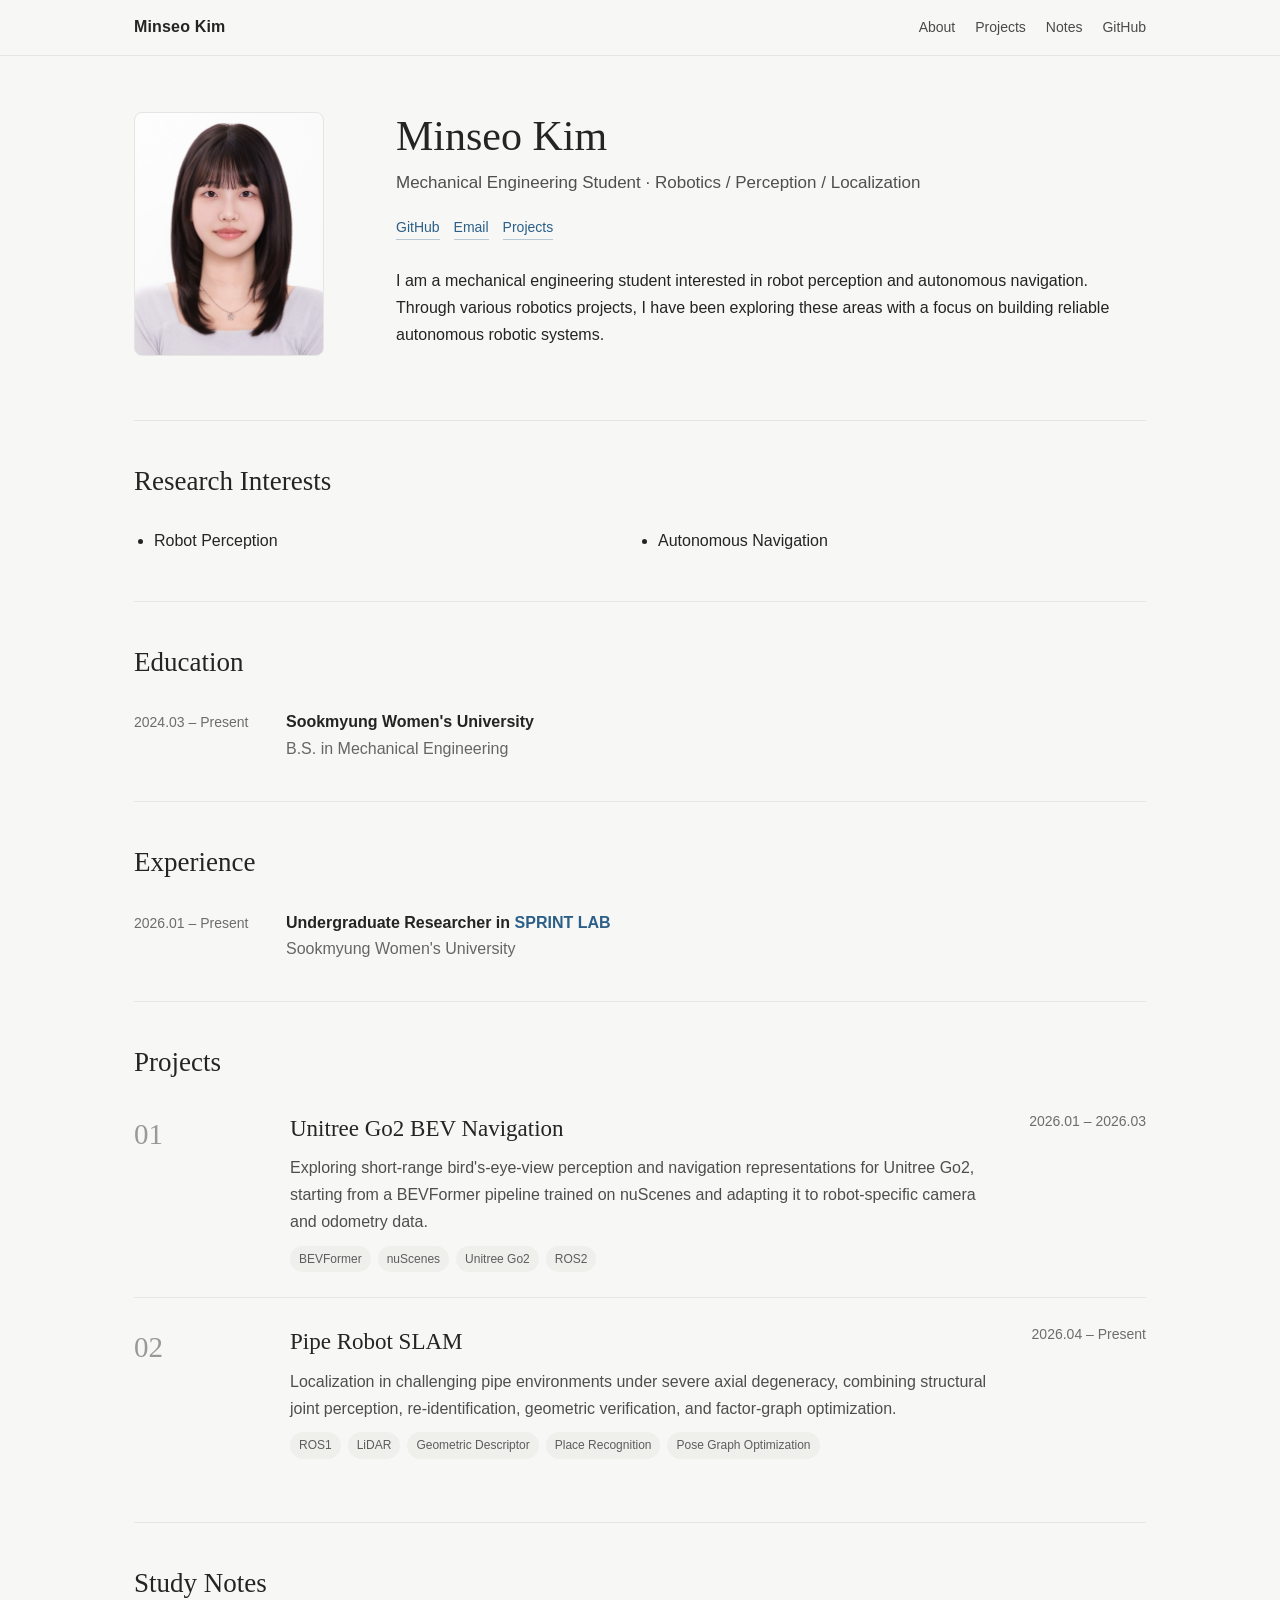
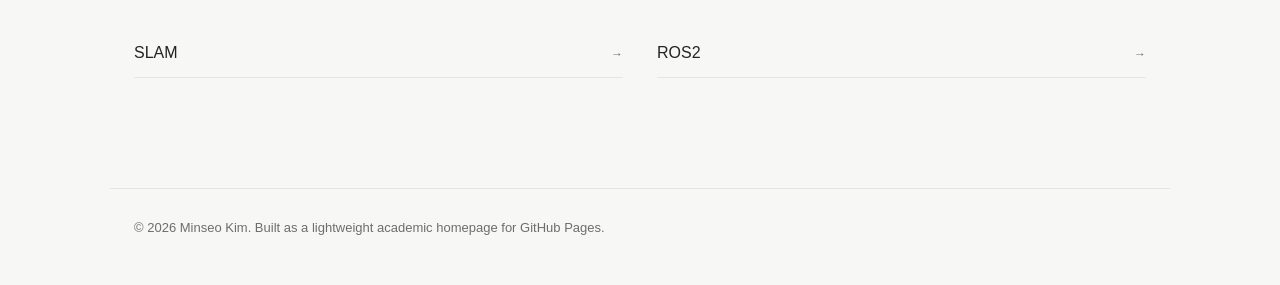
==== index.html @ 9678b40b "Update project links and keywords" ====
<!doctype html>
<html lang="en">
<head>
  <meta charset="utf-8" />
  <meta name="viewport" content="width=device-width, initial-scale=1" />
  <meta name="description" content="Minseo Kim — robotics, perception, localization and SLAM." />
  <title>Minseo Kim</title>
  <link rel="stylesheet" href="styles.css" />
</head>
<body>
  <nav class="site-nav">
    <div class="nav-inner">
      <a class="brand" href="./">Minseo Kim</a>
      <div class="nav-links">
        <a href="#about">About</a>
        <a href="#projects">Projects</a>
        <a href="notes/">Notes</a>
        <a href="https://github.com/Leah-MinseoKim">GitHub</a>
      </div>
    </div>
  </nav>

  <main>
    <section class="hero" id="about">
      <div>
        <img class="avatar" src="profile-v2.jpg?v=20260826-2" alt="Portrait of Minseo Kim" />
      </div>
      <div>
        <h1 class="name">Minseo Kim</h1>
        <div class="role">Mechanical Engineering Student · Robotics / Perception / Localization</div>
        <div class="icon-links">
          <a href="https://github.com/Leah-MinseoKim">GitHub</a>
          <a href="#" id="copy-email" title="Copy email address">Email</a>
          <a href="#projects">Projects</a>
        </div>
        <p class="lede">I am a mechanical engineering student interested in robot perception and autonomous navigation. Through various robotics projects, I have been exploring these areas with a focus on building reliable autonomous robotic systems.</p>
      </div>
    </section>

    <section class="section">
      <h2 class="section-title">Research Interests</h2>
      <ul class="interests">
      <li>Robot Perception</li>
      <li>Autonomous Navigation</li>
    </ul>
    </section>

<section class="section">
  <h2 class="section-title">Education</h2>
  <div class="timeline-row">
    <div class="timeline-date">2024.03 – Present</div>
    <div class="timeline-main">
      <strong>Sookmyung Women's University</strong><br>
      <span style="color:#666">B.S. in Mechanical Engineering</span>
    </div>
  </div>
</section>

<section class="section">
  <h2 class="section-title">Experience</h2>
  <div class="timeline-row">
    <div class="timeline-date">2026.01 – Present</div>
    <div class="timeline-main">
      <strong>Undergraduate Researcher in
        <a href="https://sites.google.com/sookmyung.ac.kr/sprint-lab"
           target="_blank" rel="noopener noreferrer">SPRINT LAB</a>
      </strong><br>
      <span style="color:#666">Sookmyung Women's University</span>
    </div>
  </div>
</section>

    <section class="section" id="projects">
      <h2 class="section-title">Projects</h2>
      <div class="project-list">
        <article class="project-row">
          <div class="project-index">01</div>
          <div>
            <h3 class="project-title"> <a href="projects/unitree-go2/">Unitree Go2 BEV Navigation</a> </h3>
            <p class="project-summary">Exploring short-range bird's-eye-view perception and navigation representations for Unitree Go2, starting from a BEVFormer pipeline trained on nuScenes and adapting it to robot-specific camera and odometry data.</p>
            <div class="tags"><span class="tag">BEVFormer</span><span class="tag">nuScenes</span><span class="tag">Unitree Go2</span><span class="tag">ROS2</span></div>
          </div>
          <div class="project-date">2026.01 – 2026.03</div>
        </article>

        <article class="project-row">
          <div class="project-index">02</div>
          <div>
            <h3 class="project-title"> <a href="projects/pipe-slam/">Pipe Robot SLAM</a> </h3>
            <p class="project-summary">Localization in challenging pipe environments under severe axial degeneracy, combining structural joint perception, re-identification, geometric verification, and factor-graph optimization.</p>
            <div class="tags"><span class="tag">ROS1</span><span class="tag">LiDAR</span><span class="tag">Geometric Descriptor</span><span class="tag">Place Recognition</span><span class="tag">Pose Graph Optimization</span></div>
          </div>
          <div class="project-date">2026.04 – Present</div>
        </article>
      </div>
    </section>

<section class="section">
  <h2 class="section-title">Study Notes</h2>
  <div class="notes-grid">
    <a class="note-link" href="notes/#slam">
      <span>SLAM</span>
      <span>→</span>
    </a>
    <a class="note-link" href="notes/#ros2">
      <span>ROS2</span>
      <span>→</span>
    </a>
  </div>
</section>

  </main>
  <footer>© 2026 Minseo Kim. Built as a lightweight academic homepage for GitHub Pages.</footer>

<script>
  const emailLink = document.getElementById('copy-email');
  const email = 'shallwesit14743@sookmyung.ac.kr';

  if (emailLink) {
    emailLink.addEventListener('click', async (event) => {
      event.preventDefault();

      try {
        await navigator.clipboard.writeText(email);
        emailLink.textContent = 'E-mail copied!';
        setTimeout(() => {
          emailLink.textContent = 'Email';
        }, 1200);
      } catch (error) {
        console.error('Could not copy email:', error);
      }
    });
  }
</script>

</body>
</html>
---- styles.css ----
:root {
  --bg: #f7f7f5;
  --surface: #ffffff;
  --text: #242424;
  --muted: #6d6d6d;
  --line: #e5e5e2;
  --accent: #2b5f88;
  --accent-soft: #eef4f8;
  --max: 1060px;
}
* { box-sizing: border-box; }
html { scroll-behavior: smooth; }
body {
  margin: 0;
  background: var(--bg);
  color: var(--text);
  font-family: Inter, ui-sans-serif, -apple-system, BlinkMacSystemFont, "Segoe UI", sans-serif;
  line-height: 1.68;
  font-size: 16px;
}
a { color: var(--accent); text-decoration: none; }
a:hover { text-decoration: underline; }
.site-nav {
  position: sticky; top: 0; z-index: 10;
  background: rgba(247,247,245,.94);
  backdrop-filter: blur(10px);
  border-bottom: 1px solid var(--line);
}
.nav-inner {
  max-width: var(--max); margin: 0 auto; padding: 14px 24px;
  display: flex; align-items: center; justify-content: space-between; gap: 24px;
}
.brand { font-weight: 650; letter-spacing: .01em; color: var(--text); }
.nav-links { display: flex; gap: 20px; flex-wrap: wrap; font-size: 14px; }
.nav-links a { color: #4a4a4a; }
main { max-width: var(--max); margin: 0 auto; padding: 56px 24px 72px; }
.hero {
  display: grid; grid-template-columns: 210px 1fr; gap: 52px;
  align-items: start; margin-bottom: 64px;
}
.avatar {
  width: 190px;
  height: auto;
  border-radius: 8px;
  border: 1px solid var(--line);
  display: block;
  object-fit: contain;
  background: #ecece8;
}
.name { font-family: Georgia, "Times New Roman", serif; font-size: 42px; line-height: 1.15; margin: 0 0 9px; font-weight: 500; }
.role { color: #4f4f4f; font-size: 17px; margin-bottom: 18px; }
.icon-links { display: flex; gap: 14px; flex-wrap: wrap; font-size: 14px; margin-bottom: 28px; }
.icon-links a { border-bottom: 1px solid #b7c7d3; }
.lede { max-width: 720px; margin: 0; }
.section { padding: 38px 0; border-top: 1px solid var(--line); }
.section:first-of-type { border-top: 0; }
.section-title {
  font-family: Georgia, "Times New Roman", serif; font-size: 27px;
  font-weight: 500; margin: 0 0 24px;
}
.interests { columns: 2; padding-left: 20px; margin: 0; }
.interests li { margin-bottom: 8px; break-inside: avoid; }
.timeline { display: grid; gap: 18px; }
.timeline-row { display: grid; grid-template-columns: 130px 1fr; gap: 22px; }
.timeline-date { color: var(--muted); font-size: 14px; padding-top: 2px; }
.timeline-main strong { font-weight: 650; }
.project-list { display: grid; gap: 0; }
.project-row {
  display: grid; grid-template-columns: 132px 1fr 135px; gap: 24px;
  padding: 25px 0; border-top: 1px solid var(--line); align-items: start;
}
.project-row:first-child { border-top: 0; padding-top: 0; }
.project-index { font-family: Georgia, serif; font-size: 29px; color: #999; }
.project-title { margin: 0 0 7px; font-family: Georgia, serif; font-size: 23px; font-weight: 500; }
.project-title a { color: var(--text); }
.project-summary { margin: 0 0 10px; color: #4e4e4e; }
.tags { display: flex; gap: 7px; flex-wrap: wrap; }
.tag { font-size: 12px; color: #5d5d5d; background: #efefec; border-radius: 999px; padding: 3px 9px; }
.project-date { text-align: right; color: var(--muted); font-size: 14px; }
.notes-grid { display: grid; grid-template-columns: repeat(2,minmax(0,1fr)); gap: 10px 34px; }
.note-link { display: flex; align-items: baseline; justify-content: space-between; gap: 16px; padding: 10px 0; border-bottom: 1px solid var(--line); color: var(--text); }
.note-link span:last-child { color: var(--muted); font-size: 12px; }
footer { max-width: var(--max); margin: 0 auto; padding: 28px 24px 46px; color: var(--muted); border-top: 1px solid var(--line); font-size: 13px; }

/* Project pages */
.article { max-width: 880px; margin: 0 auto; }
.eyebrow { color: var(--muted); text-transform: uppercase; letter-spacing: .12em; font-size: 12px; margin-bottom: 10px; }
.article h1 { font-family: Georgia, serif; font-size: 46px; font-weight: 500; line-height: 1.13; margin: 0 0 14px; }
.article .subtitle { font-size: 19px; color: #555; max-width: 760px; margin-bottom: 20px; }
.meta-line { display: flex; gap: 14px; flex-wrap: wrap; color: var(--muted); font-size: 13px; margin-bottom: 38px; }
.callout { padding: 19px 22px; background: var(--accent-soft); border-left: 3px solid var(--accent); margin: 28px 0; }
.article h2 { font-family: Georgia, serif; font-size: 29px; font-weight: 500; margin: 52px 0 16px; padding-top: 8px; border-top: 1px solid var(--line); }
.article h3 { font-size: 18px; margin: 30px 0 9px; }
.pipeline { display: flex; align-items: center; flex-wrap: wrap; gap: 8px; margin: 21px 0; }
.pipe-step { border: 1px solid #dcdcd8; background: white; border-radius: 5px; padding: 8px 12px; font-size: 13px; }
.arrow { color: #9b9b9b; }
.metric-grid { display: grid; grid-template-columns: repeat(3,minmax(0,1fr)); gap: 12px; margin: 20px 0; }
.metric { border: 1px solid var(--line); background: white; padding: 17px; border-radius: 6px; }
.metric b { display: block; font-family: Georgia, serif; font-size: 24px; margin-bottom: 3px; }
.metric small { color: var(--muted); }
.experiment { padding: 18px 0; border-top: 1px solid var(--line); }
.experiment:first-child { border-top: 0; }
.experiment .num { color: #969696; font-size: 12px; letter-spacing: .08em; text-transform: uppercase; }
.code-note { background: #f1f1ee; padding: 14px 16px; border-radius: 5px; font-family: ui-monospace, SFMono-Regular, Menlo, monospace; font-size: 13px; overflow-x: auto; }
.back { display: inline-block; margin-bottom: 28px; font-size: 14px; }

@media (max-width: 760px) {
  main { padding-top: 36px; }
  .hero { grid-template-columns: 1fr; gap: 26px; }
  .avatar { width: 145px; height: auto; }
  .name { font-size: 36px; }
  .interests { columns: 1; }
  .timeline-row { grid-template-columns: 1fr; gap: 3px; }
  .project-row { grid-template-columns: 58px 1fr; gap: 14px; }
  .project-date { grid-column: 2; text-align: left; }
  .notes-grid { grid-template-columns: 1fr; }
  .metric-grid { grid-template-columns: 1fr; }
  .article h1 { font-size: 37px; }
  .nav-inner { align-items: flex-start; }
}
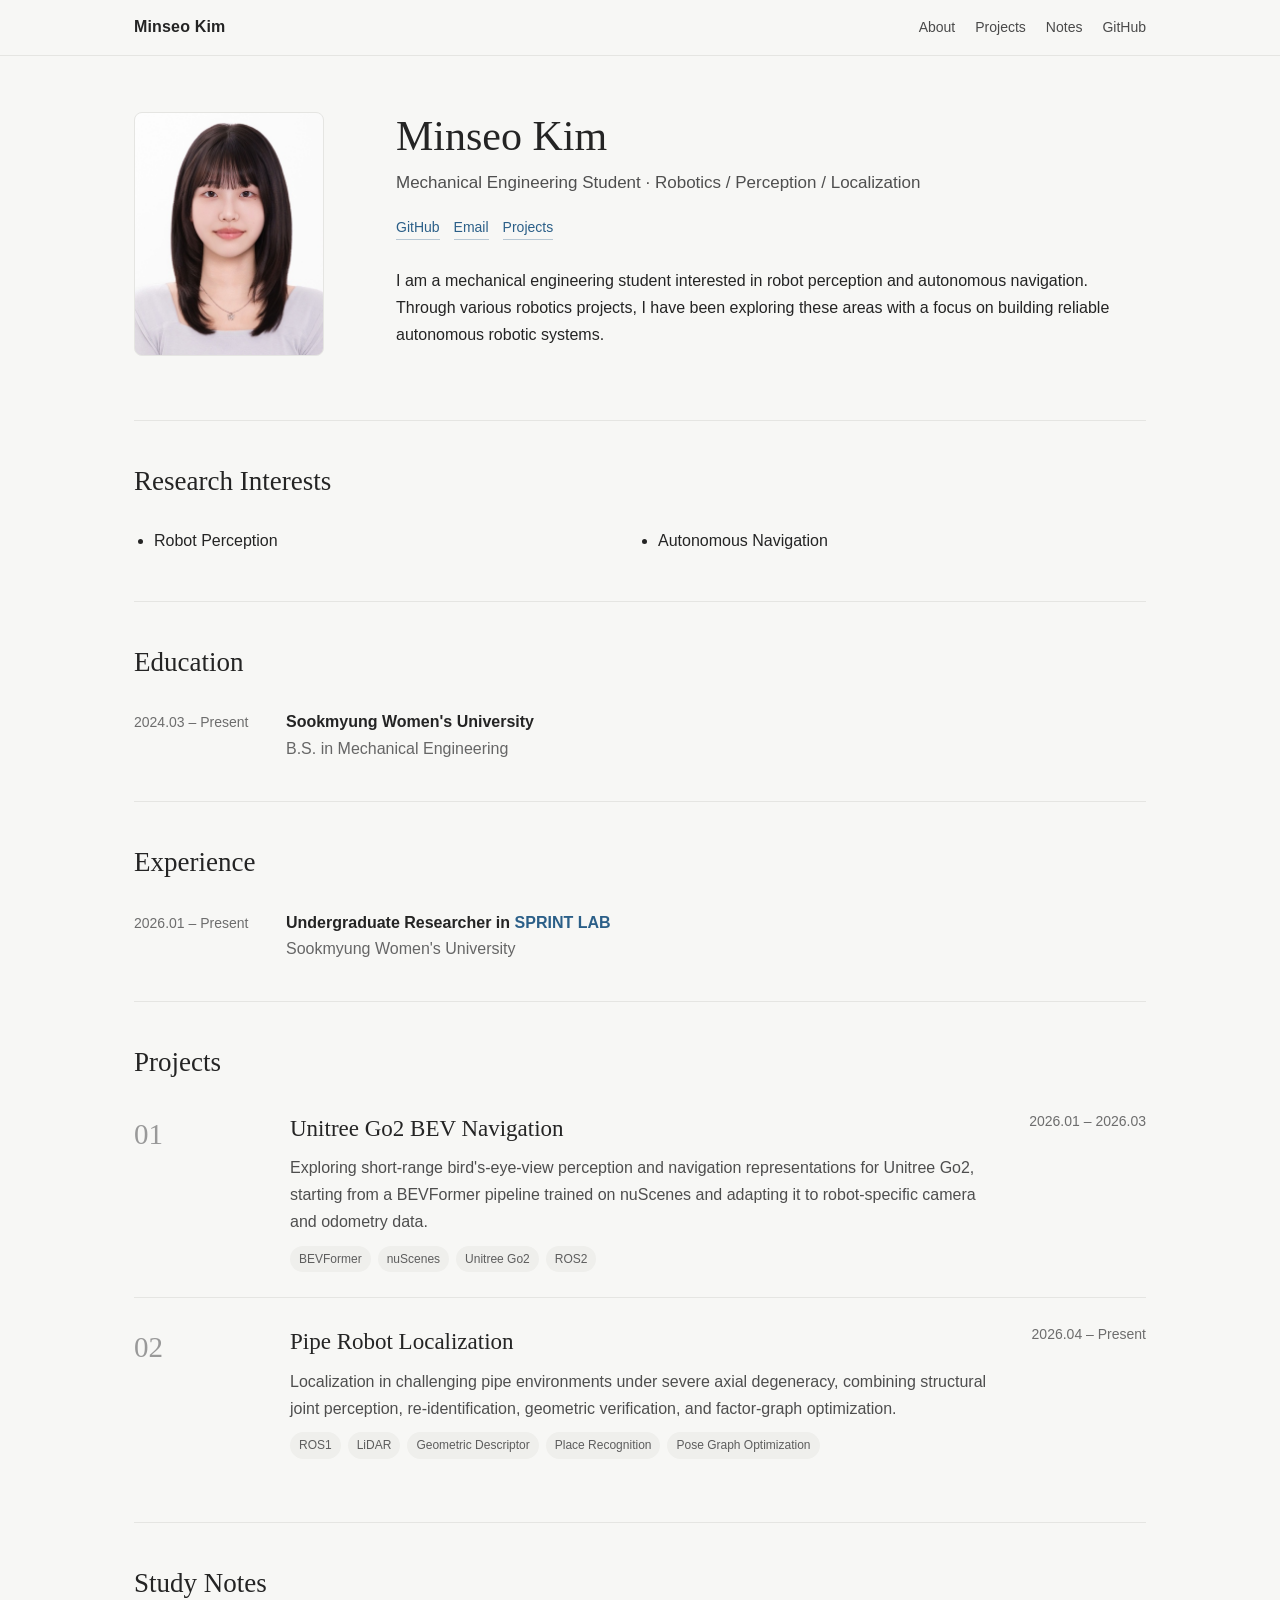
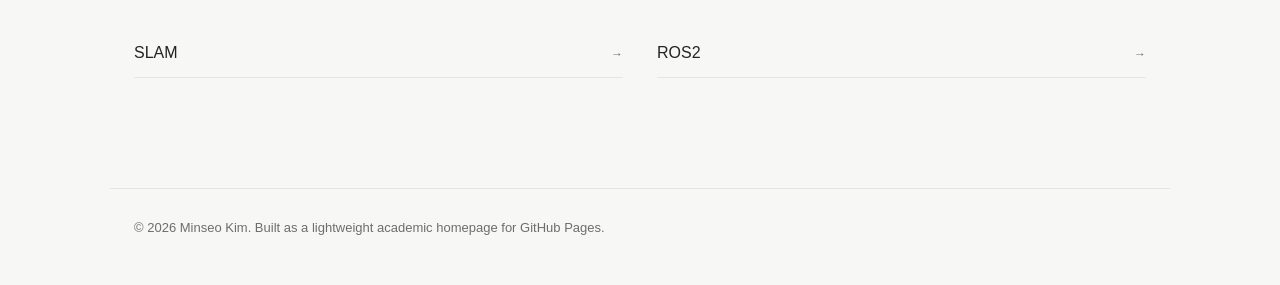
==== commit fad422b5: "Rename Pipe Robot project to Localization" ====
--- a/index.html
+++ b/index.html
@@ -86,7 +86,7 @@
         <article class="project-row">
           <div class="project-index">02</div>
           <div>
-            <h3 class="project-title"> <a href="projects/pipe-slam/">Pipe Robot SLAM</a> </h3>
+            <h3 class="project-title"> <a href="projects/pipe-slam/">Pipe Robot Localization</a> </h3>
             <p class="project-summary">Localization in challenging pipe environments under severe axial degeneracy, combining structural joint perception, re-identification, geometric verification, and factor-graph optimization.</p>
             <div class="tags"><span class="tag">ROS1</span><span class="tag">LiDAR</span><span class="tag">Geometric Descriptor</span><span class="tag">Place Recognition</span><span class="tag">Pose Graph Optimization</span></div>
           </div>
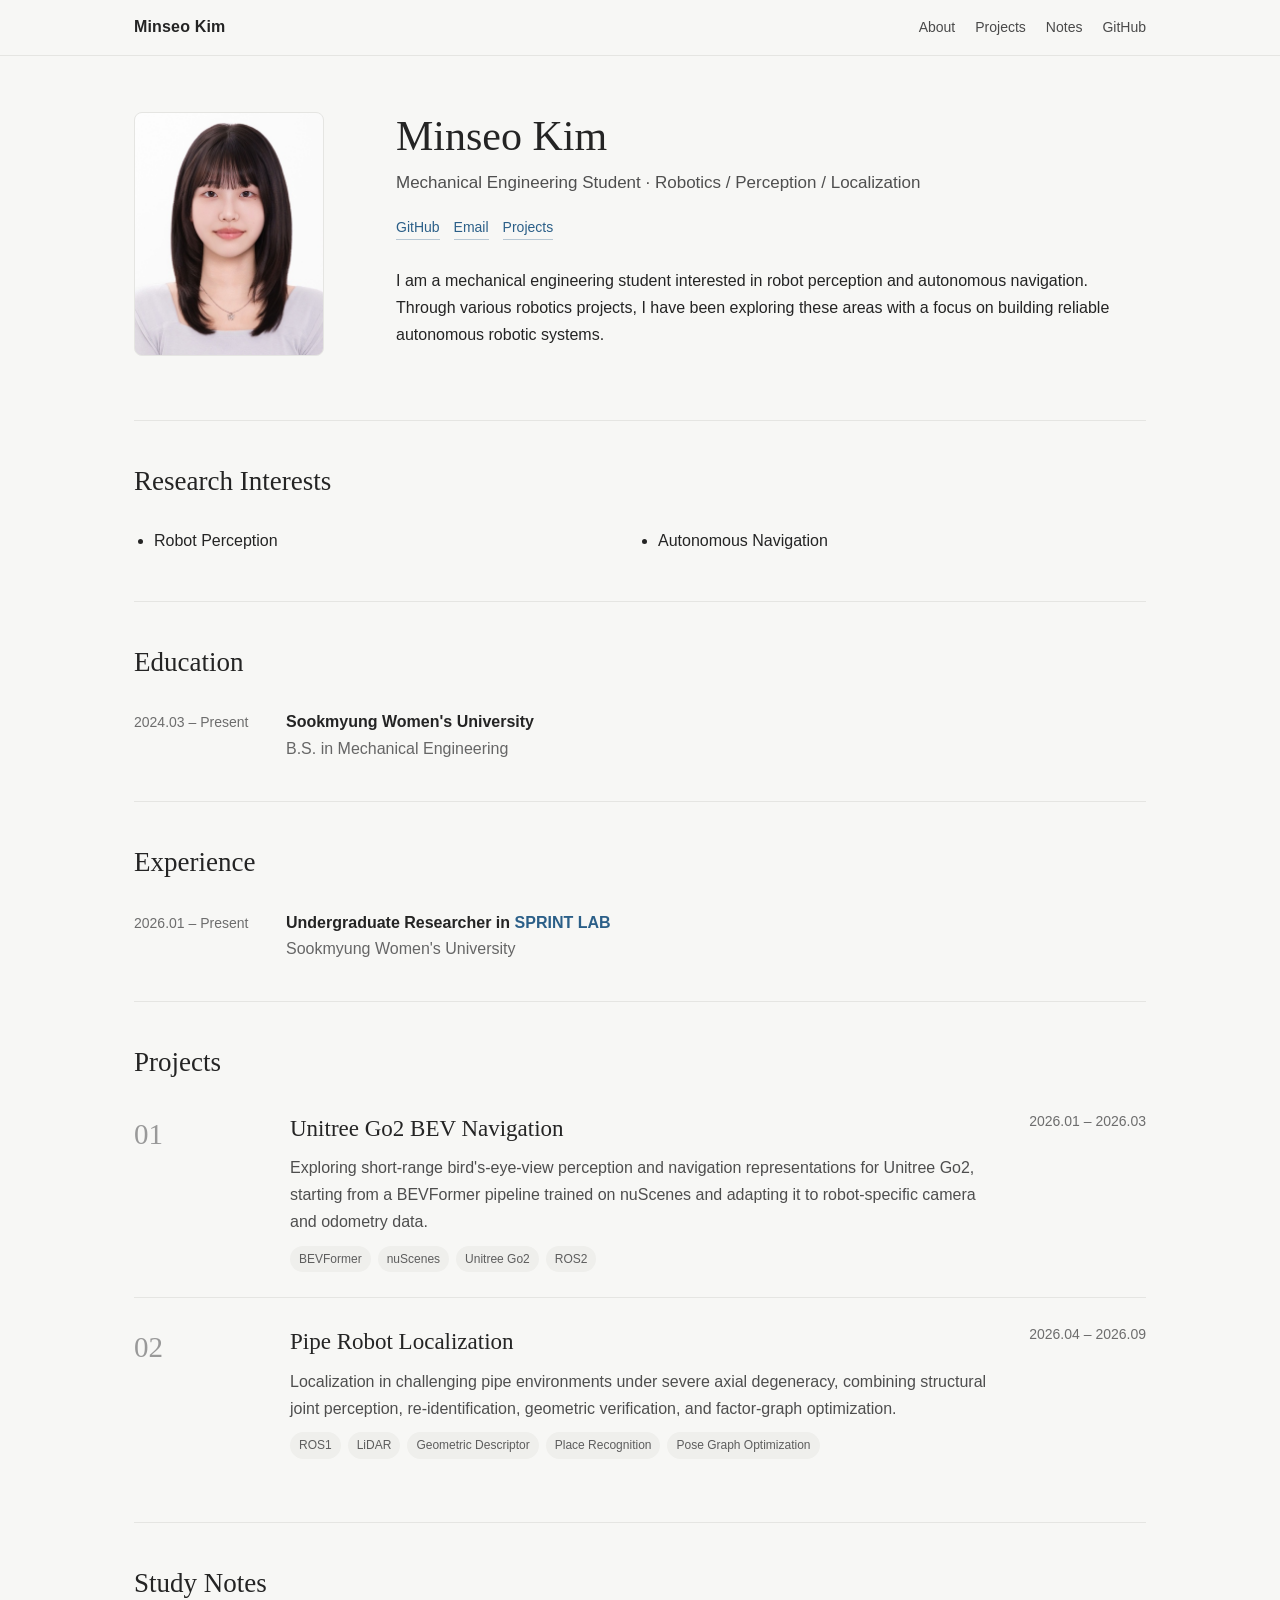
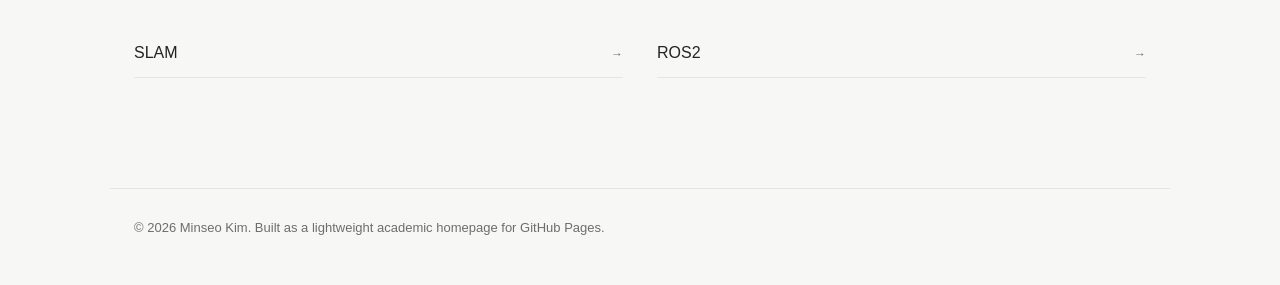
==== commit bd0108e8: "Update SPRINT LAB link and Pipe Robot project dates" ====
--- a/index.html
+++ b/index.html
@@ -62,7 +62,7 @@
     <div class="timeline-date">2026.01 – Present</div>
     <div class="timeline-main">
       <strong>Undergraduate Researcher in
-        <a href="https://sites.google.com/sookmyung.ac.kr/sprint-lab"
+        <a href="https://alexjunholee.github.io/#sprint-projects"
            target="_blank" rel="noopener noreferrer">SPRINT LAB</a>
       </strong><br>
       <span style="color:#666">Sookmyung Women's University</span>
@@ -90,7 +90,7 @@
             <p class="project-summary">Localization in challenging pipe environments under severe axial degeneracy, combining structural joint perception, re-identification, geometric verification, and factor-graph optimization.</p>
             <div class="tags"><span class="tag">ROS1</span><span class="tag">LiDAR</span><span class="tag">Geometric Descriptor</span><span class="tag">Place Recognition</span><span class="tag">Pose Graph Optimization</span></div>
           </div>
-          <div class="project-date">2026.04 – Present</div>
+          <div class="project-date">2026.04 – 2026.09</div>
         </article>
       </div>
     </section>
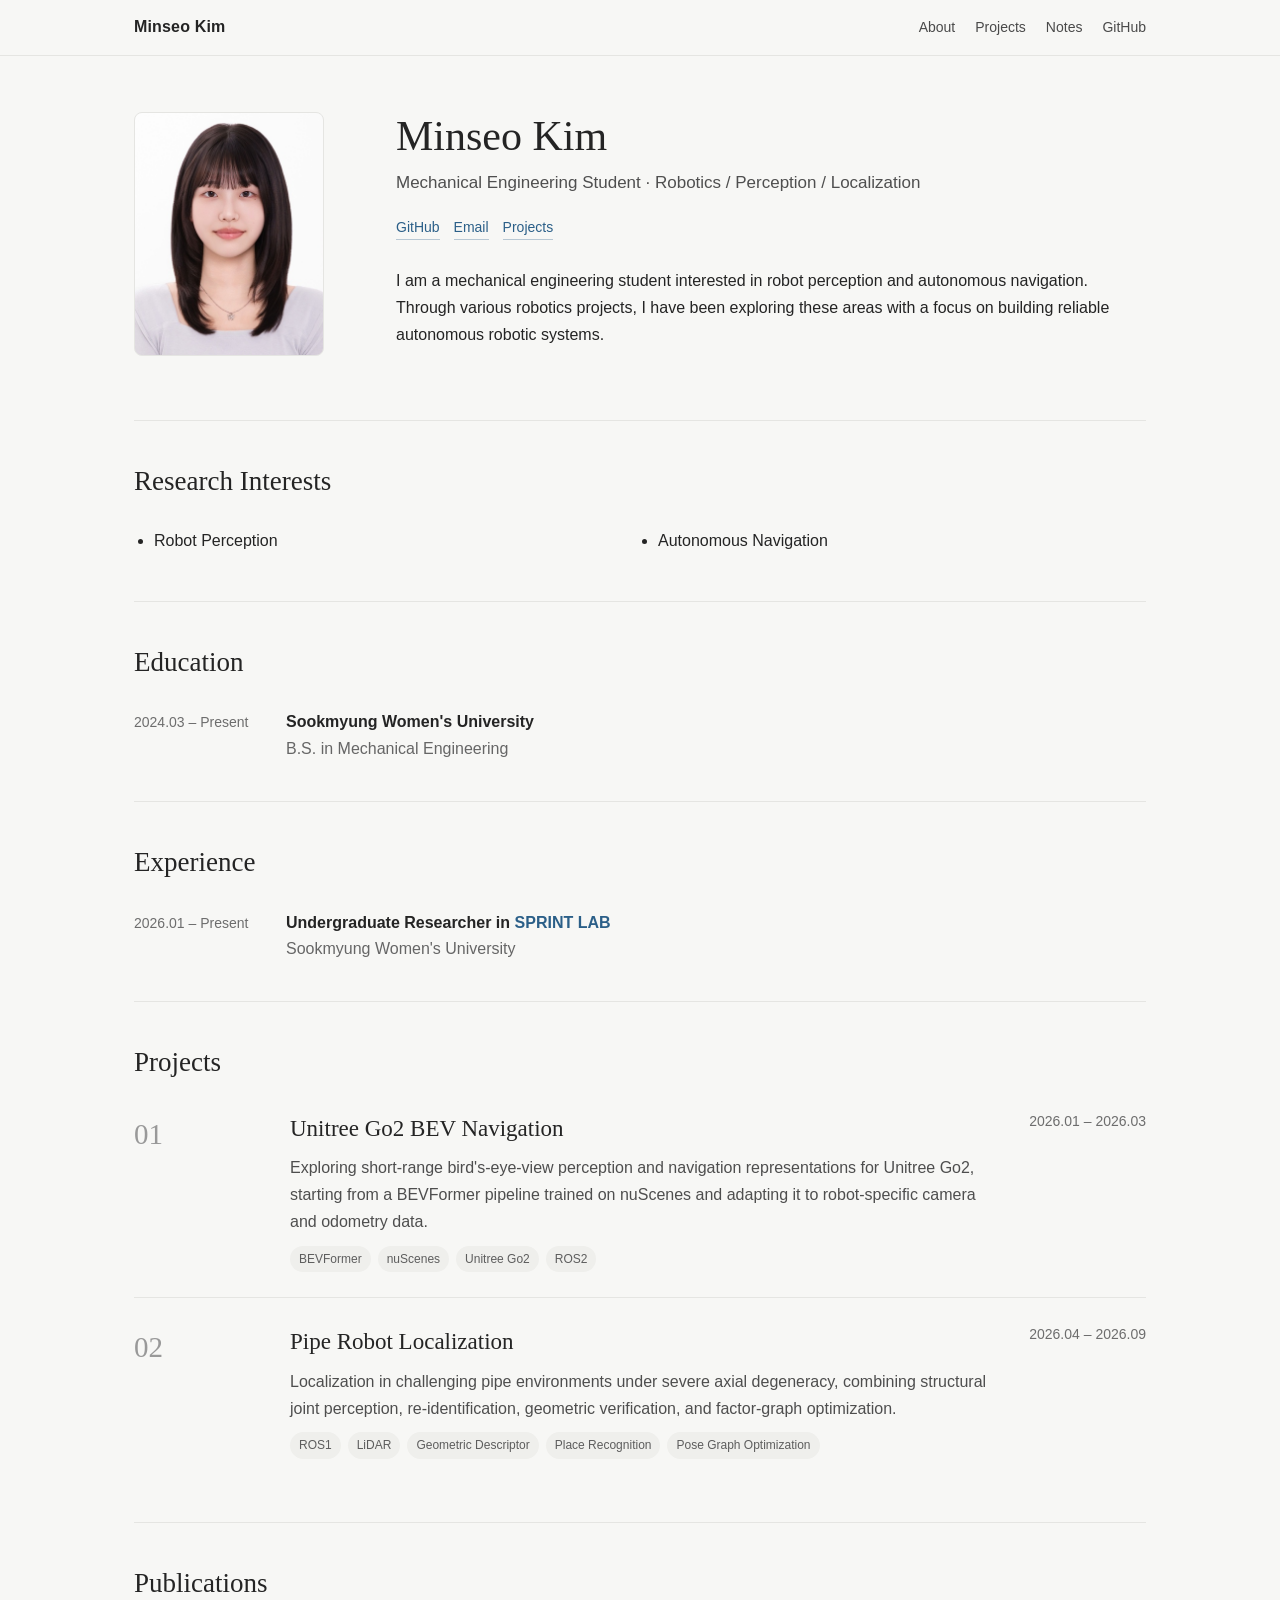
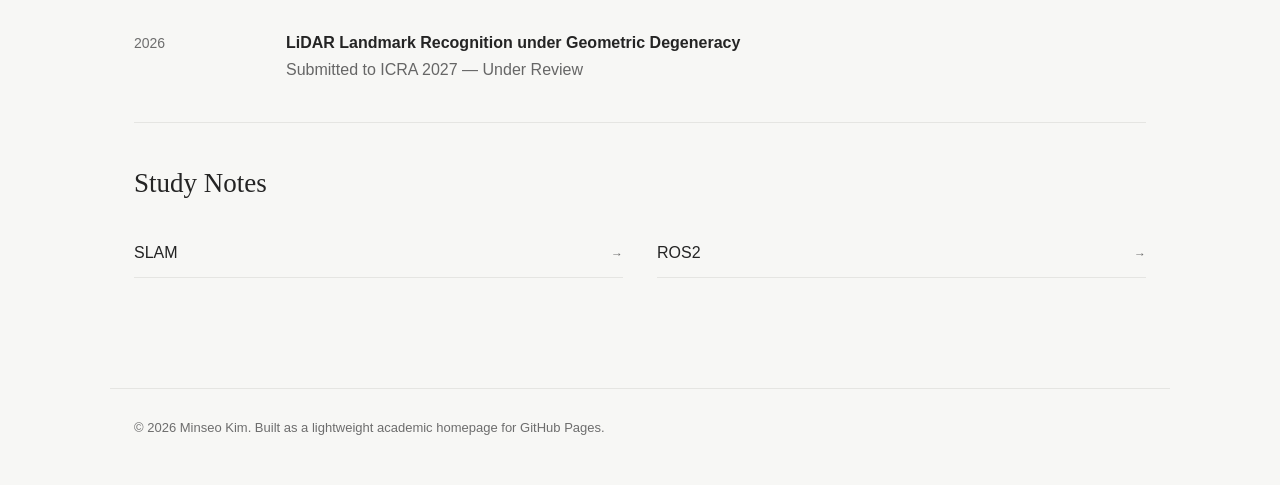
==== commit b2421297: "Add paper under review to homepage" ====
--- a/index.html
+++ b/index.html
@@ -95,6 +95,17 @@
       </div>
     </section>
 
+<section class="section" id="publications">
+  <h2 class="section-title">Publications</h2>
+  <div class="timeline-row">
+    <div class="timeline-date">2026</div>
+    <div class="timeline-main">
+      <strong>LiDAR Landmark Recognition under Geometric Degeneracy</strong><br>
+      <span style="color:#666">Submitted to ICRA 2027 — Under Review</span>
+    </div>
+  </div>
+</section>
+
 <section class="section">
   <h2 class="section-title">Study Notes</h2>
   <div class="notes-grid">
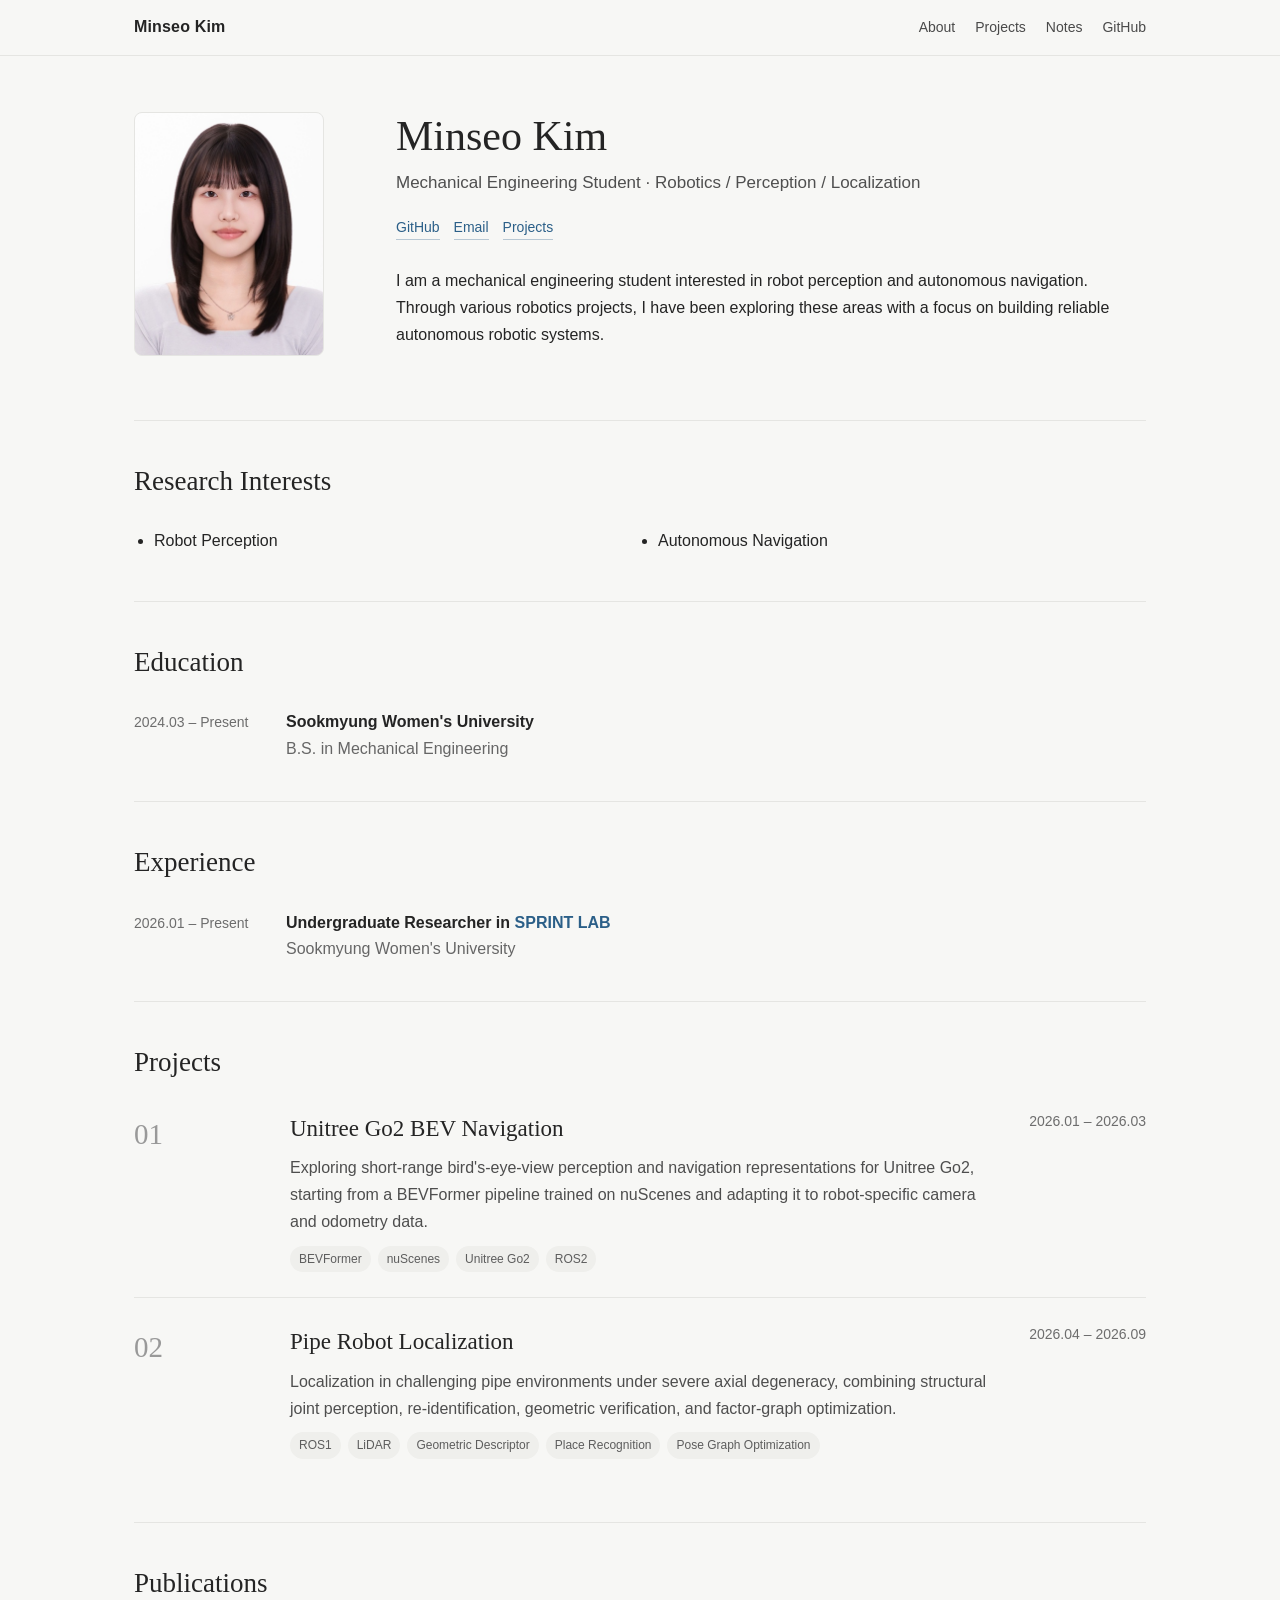
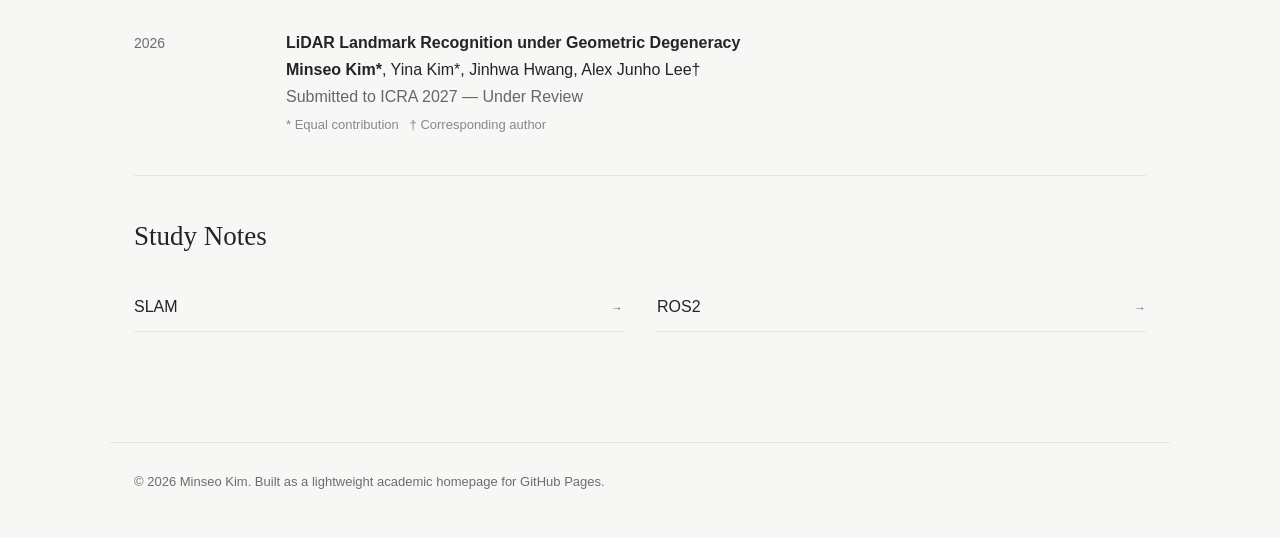
==== commit 2563da71: "Add authors to paper under review" ====
--- a/index.html
+++ b/index.html
@@ -101,7 +101,9 @@
     <div class="timeline-date">2026</div>
     <div class="timeline-main">
       <strong>LiDAR Landmark Recognition under Geometric Degeneracy</strong><br>
-      <span style="color:#666">Submitted to ICRA 2027 — Under Review</span>
+      <span><strong>Minseo Kim*</strong>, Yina Kim*, Jinhwa Hwang, Alex Junho Lee†</span><br>
+      <span style="color:#666">Submitted to ICRA 2027 — Under Review</span><br>
+      <span style="color:#888; font-size:13px">* Equal contribution &nbsp; † Corresponding author</span>
     </div>
   </div>
 </section>
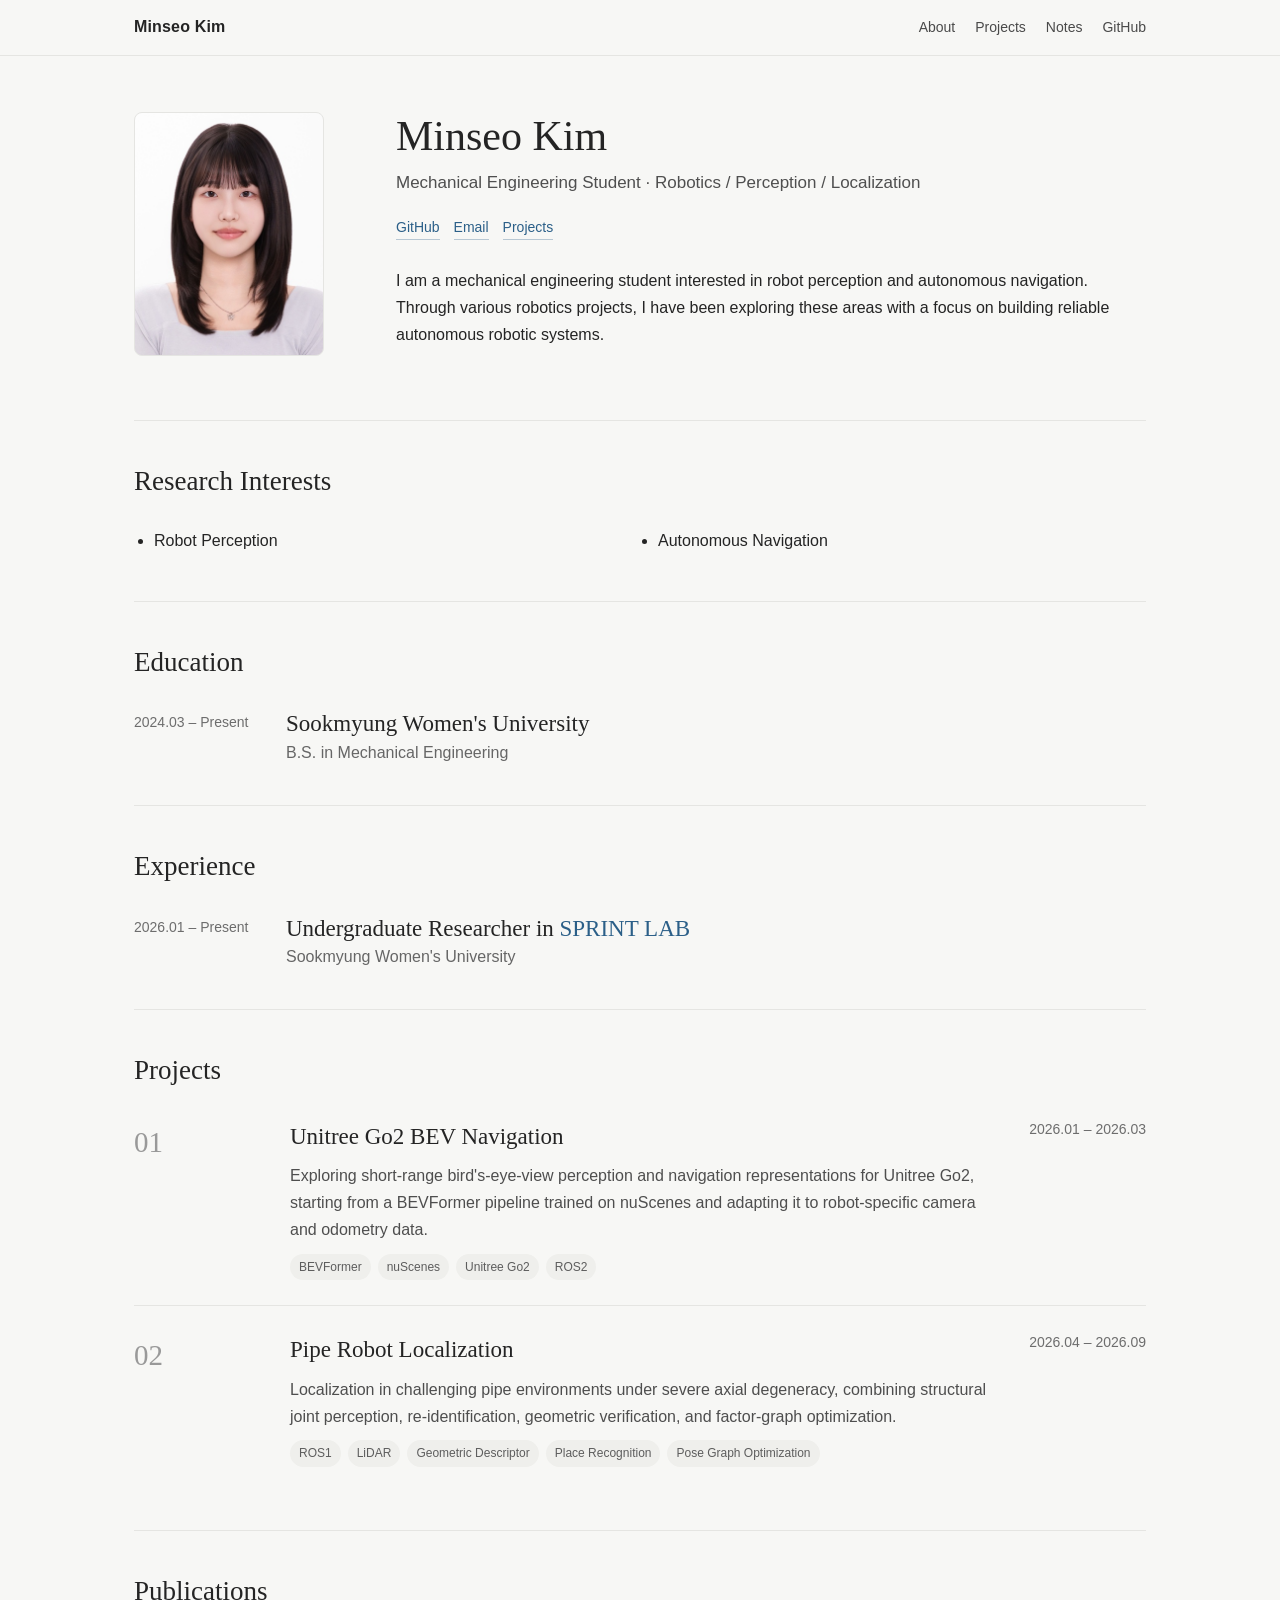
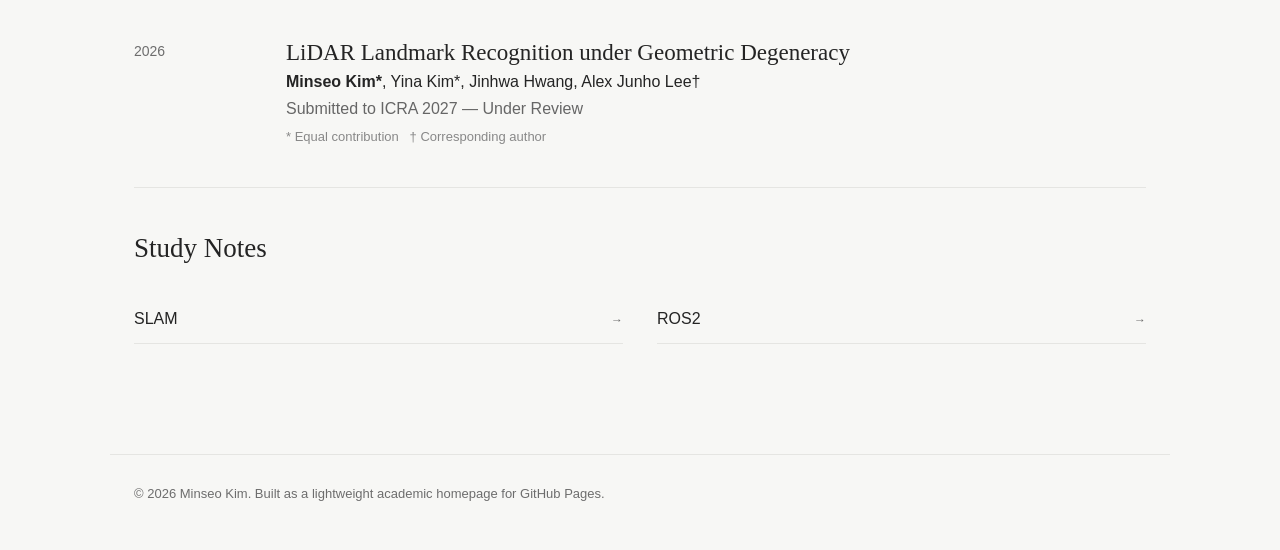
==== commit c4107cc1: "Bust stylesheet cache" ====
--- a/index.html
+++ b/index.html
@@ -5,7 +5,7 @@
   <meta name="viewport" content="width=device-width, initial-scale=1" />
   <meta name="description" content="Minseo Kim — robotics, perception, localization and SLAM." />
   <title>Minseo Kim</title>
-  <link rel="stylesheet" href="styles.css" />
+  <link rel="stylesheet" href="styles.css?v=20260922-3" />
 </head>
 <body>
   <nav class="site-nav">
--- a/styles.css
+++ b/styles.css
@@ -63,7 +63,12 @@
 .timeline { display: grid; gap: 18px; }
 .timeline-row { display: grid; grid-template-columns: 130px 1fr; gap: 22px; }
 .timeline-date { color: var(--muted); font-size: 14px; padding-top: 2px; }
-.timeline-main strong { font-weight: 650; }
+.timeline-main > strong {
+  font-family: Georgia, "Times New Roman", serif;
+  font-size: 23px;
+  line-height: 1.3;
+  font-weight: 500;
+}
 .project-list { display: grid; gap: 0; }
 .project-row {
   display: grid; grid-template-columns: 132px 1fr 135px; gap: 24px;
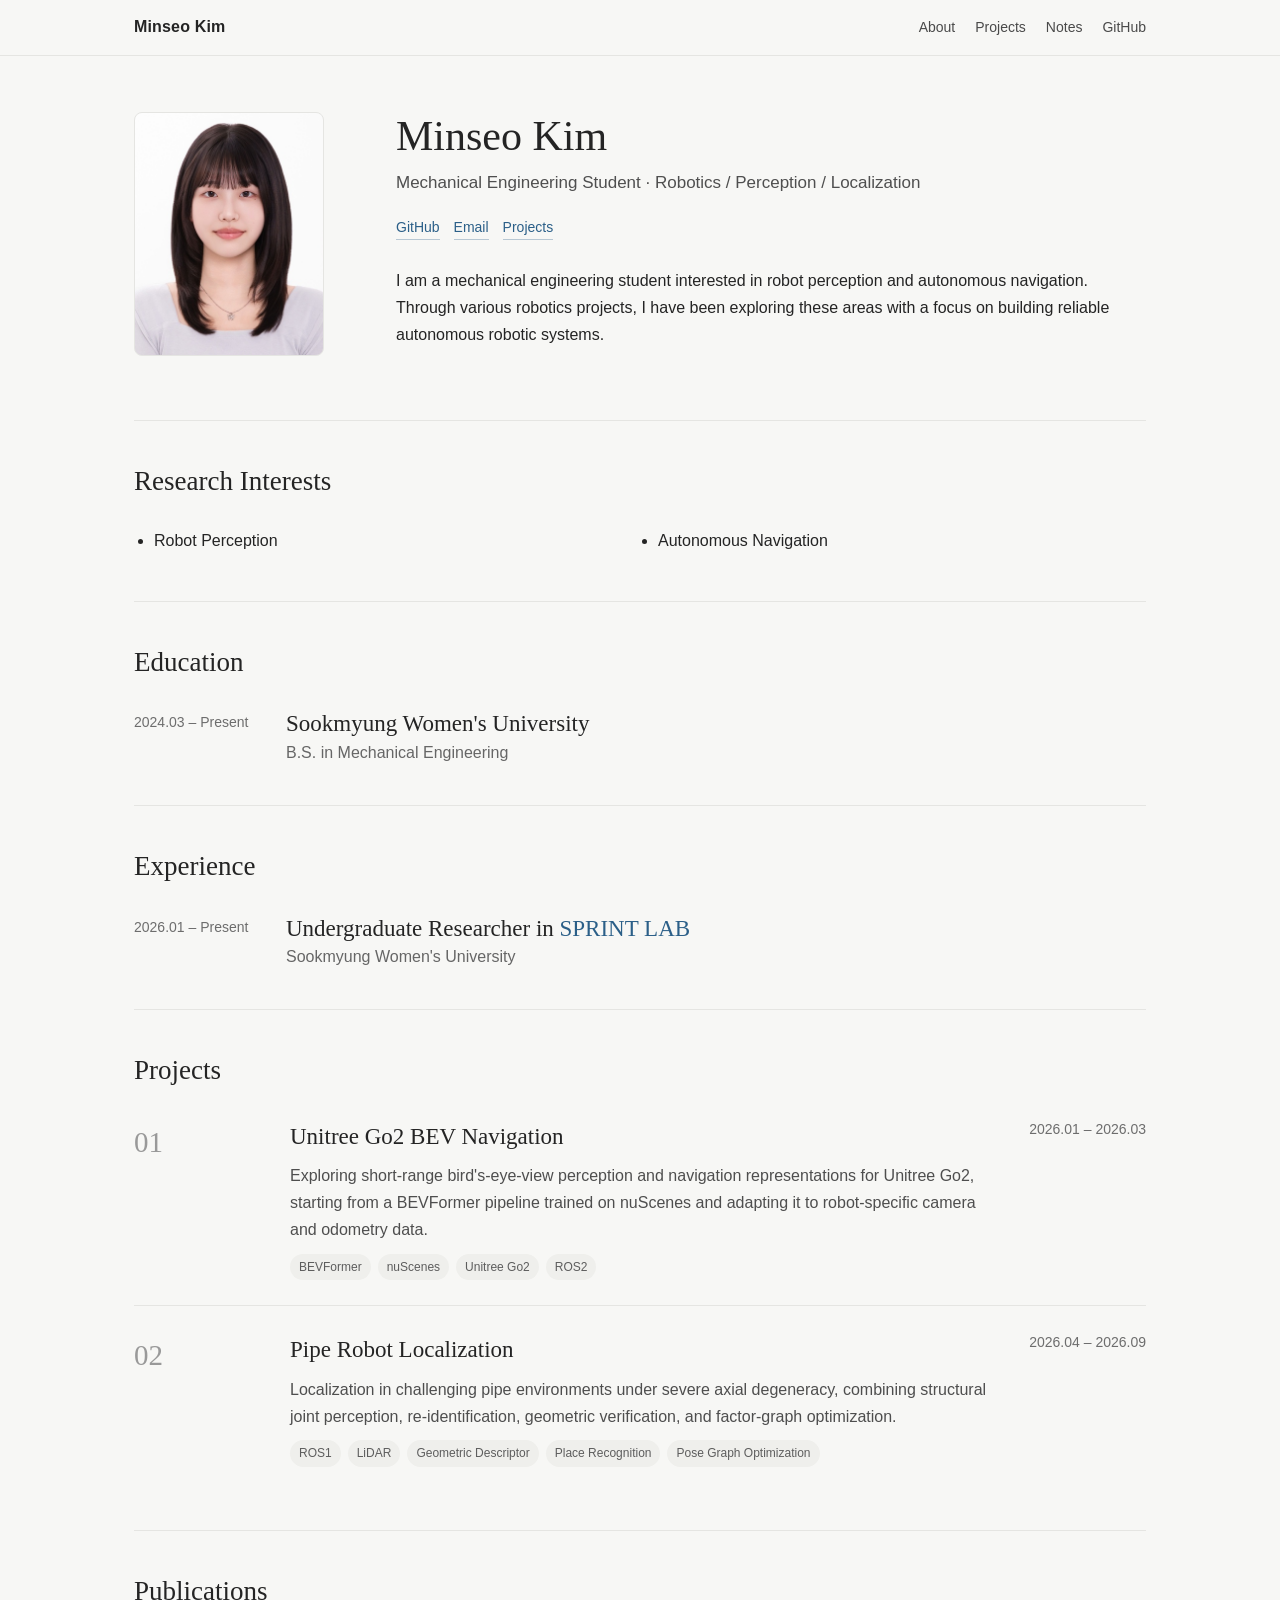
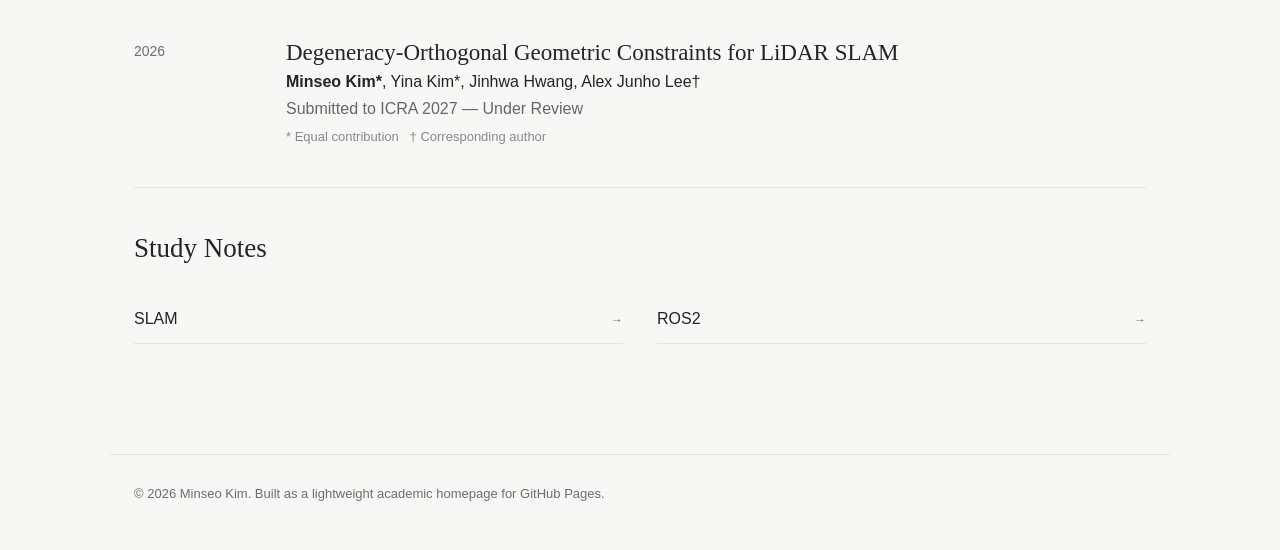
==== commit 35e77cfb: "Update paper title" ====
--- a/index.html
+++ b/index.html
@@ -100,7 +100,7 @@
   <div class="timeline-row">
     <div class="timeline-date">2026</div>
     <div class="timeline-main">
-      <strong>LiDAR Landmark Recognition under Geometric Degeneracy</strong><br>
+      <strong>Degeneracy-Orthogonal Geometric Constraints for LiDAR SLAM</strong><br>
       <span><strong>Minseo Kim*</strong>, Yina Kim*, Jinhwa Hwang, Alex Junho Lee†</span><br>
       <span style="color:#666">Submitted to ICRA 2027 — Under Review</span><br>
       <span style="color:#888; font-size:13px">* Equal contribution &nbsp; † Corresponding author</span>
